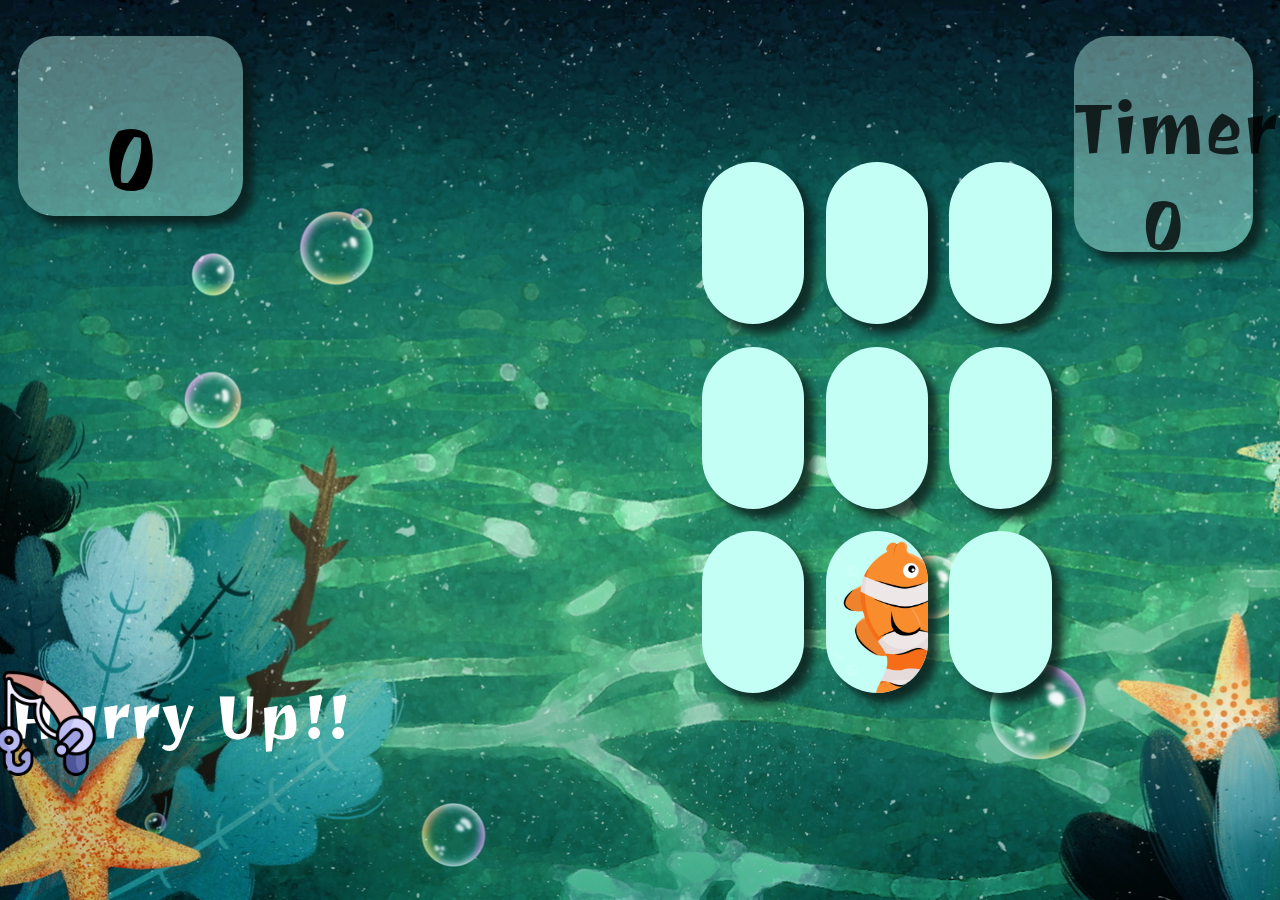
==== game.html @ 91bb982a "first" ====
<!DOCTYPE html>
<html lang="en">
<head>
    <meta charset="UTF-8">
    <meta name="viewport" content="width=device-width, initial-scale=1.0">
    <title>Game</title>
    <link rel="icon" type="image/x-icon" href="./assets/favicon.png">
    <link rel="stylesheet" href="style.css">
</head>
<body>
    <div class="bubbles-container">
        <div class="bubble"></div>
        <div class="bubble"></div>
        <div class="bubble"></div>
        <div class="bubble"></div>
        <div class="bubble"></div>
        <div class="bubble"></div>
        <div class="bubble"></div>
        <div class="bubble"></div>
        <div class="bubble"></div>
    </div>
    <div id="score-board">
        <span id="sb">0</span>
    </div>

    
    <!-- timer -->
    <div class="timer">
        <span>Timer</span><br>
        <span id="timer">0</span>
    </div>

    <!-- restart button -->
    <div class=" button" id="restart"><span class="text">Restart</span></div>
    
    <div class="cursor">
        <img src="./assets/Rod.png" alt="">
    </div>
    
    <span class="gnametext ">
        Hurry Up!!<br>
        <span class ="gnametext"id="ns"></span>
    </span>
    <script src="./game.js"></script>
    
</body>
</html>
---- style.css ----
@import url('https://fonts.googleapis.com/css2?family=Joti+One&display=swap');
*{
    margin: 0;
    padding: 0;
    font-family: 'Joti One', serif;
    box-sizing: border-box;     
}

body{
    background-image: url("assets/newbg.png");
    background-repeat: no-repeat;
    background-attachment: fixed;
    background-size: cover;
    overflow: hidden;
}

#heading{
    font-size: 20vh;
    text-align: center;
    color: rgb(224 255 250);
}

#indexfish{
    height: 40vh;
    margin-left: 80vh;
    margin-top: 1vh;
}   

.button {
    background-image: linear-gradient(turquoise,rgba(0, 255, 255, 0.038));
    height: 12vh;
    width: 28vh;
    color: white;
    border-radius: 4vh;
    text-align: center;
    font-size: 8vh;
    margin-left: 87vh;
    margin-top: 10vh;
    box-shadow: 7px 7px grey;
    opacity: 90%;
    transition: margin-top 0.5 ease;
    
    
}
.button:hover{
    background-color:rgb(29, 164, 146);
    transition-duration: 0.5s;
    cursor: pointer;
    
}
.button:not(:hover){
    transition-duration: 0.5s;
}
.button:active{
    transform: translateX(8.5px);
}


.p2p3head{
    color: rgb(224 255 250);
    font-size: 20vh;
    text-align: center;
}

.instrtext{
    color: rgb(255, 248, 248);
    font-size: 5.4vh;
    margin-left: 7vh;
    margin-right: 7vh;
}

.next{
    margin-top: 1vh;
    
}

.txtdiv{
    background-color: rgba(255, 255, 255, 0.305);
    border-radius: 2vh;
    margin-left: 10vh;
    margin-right: 10vh;
}
.label{
    font-size: xx-large;
    margin-left: 8vh;
}

.entername{
    font-size: xx-large;
    opacity: 50%;
    height: 9.5vh;
    width: 197vh;
    border-radius: 2vh;
}

.enterGname{
    font-size: xx-large;
    opacity: 50%;
    height: 9.5vh;
    width: 197vh;
    border-radius: 2vh;
}

.enterage{
    font-size: xx-large;
    opacity: 50%;
    height: 9.5vh;
    width: 197vh;
    border-radius: 2vh;
}

.play{
    margin-top: 2vh;
    
}

.bubbles-container {
    display: grid;
    grid-template-columns: repeat(3,1fr);
    width: 29vw;
    height: 32vh;
    grid-row-gap: 2.5vh;
    margin-top: 18vh;
    margin-left: 78vh;
}

.bubble{
    background-color: rgb(196, 255, 245);
    height: 18vh;
    width: 8vw;
    border-radius: 20vh;
    box-shadow: 10px 10px 8px #0b1515c2;
    overflow: hidden;
}

.timer{
    background-color: rgba(196, 255, 245, 0.408);
    height: 24vh;
    width: 14vw;
    float: right;
    margin-right: 3vh;
    margin-top: -46vh;
    border-radius: 4vh;
    text-align: center;
    font-size: 8vh;
    box-shadow: 10px 10px 8px #0b1515c2;
    padding-top: 5vh;
    color: #000000c7;
}

#restart {
    margin-left: 180.5vh;
    height: 15vh;
    width: 33vh;
    padding-top: 2.4vh;
    z-index:0;
}

.fish{
    height: 22vh;
    position: relative;
    left: 8.5vh;
    bottom: 1vh;
    z-index: 2;
    transform: translateX(-50%);
    animation: appear 0.6s linear;
    pointer-events: none;
}

@keyframes appear {
    from{
        bottom: -90px;
    }
    to{
    bottom: 0;
}
}

.cursor img{
    position: absolute;
    height: 105px;
    overflow: hidden;
    z-index: 2;
    transform: translate(-7px, -4px);
    pointer-events: none;
    
}

.container{
    background-color: rgba(197, 247, 239, 0.408);
    height: 40vh;
    width: 80vh;
    margin-left: 69vh;
    margin-top: 10px;
    border-radius: 7vh;
    box-shadow: 10px 10px 8px #0b1515c2;
    color: white;
    text-align: center;
    font-size: 12vh;
    display: grid;
    align-items: center;
    grid-template-columns: repeat(2,1fr)
    
}

.item{
    margin-left: 8vh;
    margin-bottom: 3vh;
}

#again {
    font-size: 5vh;
    display: flex;
    align-items: center;
    margin-left: 653px;
    margin-top: -3px;
}

/* popup */
#credits{
    background-color: rgba(196, 255, 245, 0.408);
    height: 10vh;
    width: 10vh;
    margin-left: 120vh;
    margin-top: -10vh;
    border-radius: 50vh;
    text-align: center;
    font-size: xx-large;
    box-shadow: 10px 10px 8px #0b1515c2;
}
#hover {
    background-color: #9ee8e3b8;
    height: 25vh;
    width: 70vh;
    position: absolute;
    bottom: 20vh;
    text-align: center;
    margin-top: -21vh;
    left: 129vh;
    border-radius: 5vh;
    font-size: 3vh;
}
#score-board{
    height: 20vh;
    width: 25vh;
    background-color: white;
    position: absolute;
    top: 4vh;
    left: 2vh;
    border-radius: 4vh;
    text-align: center;
    font-size: 10vh;
    padding-top: 7vh;
    background-color: rgba(196, 255, 245, 0.408);
    box-shadow: 10px 10px 8px #0b1515c2;

}


.nametext{
    color: white;
    font-size: 10vh;
     text-align: center;
}

.gnametext{
    color: white;
    font-size: 7vh;
    padding: 1vh;

}
/* index Page */
/* @media (max-width:1200px){
    body{
        overflow: scroll;
    }
    #indexfish{
        height: 35vh;
        margin-left: 70vh;
    }
    .start-btn{
        margin-left: 70vh;
    }
    #credits{
        margin-left: 105vh;
    }
    
}
@media (max-width:1100px){
    #indexfish{
        height: 35vh;
        margin-left: 60vh;
        margin-top: 5vh;
    }
    .start-btn{
        margin-left: 60vh;
    }
    #credits{
        margin-left: 95vh;
    }
    
}
@media (max-width:950px){
    #indexfish{
        height: 31vh;
        margin-left: 55vh;
        margin-top: 4vh;
    }
    .start-btn{
        margin-left: 55vh;
    }
    #credits{
        margin-left: 90vh;
    }
    
}

@media (max-width:875px){
    #heading{
        font-size: 16vh;
        margin-top: 8vh;
    }
    #indexfish{
        height: 31vh;
        margin-left: 48vh;
        margin-top: 8vh;
    }
    .start-btn{
        margin-left: 48vh;
    }
    #credits{
        margin-left: 82vh;
    }
    
}

@media (max-width:700px){
    #heading{
        font-size: 12vh;
        margin-top: 8vh;
    }
    #indexfish{
        height: 27vh;
        margin-left: 40vh;
        margin-top: 6vh;
    }
    .start-btn{
        margin-left:40vh;
    }
    #credits{
        margin-left: 74vh;
    }
    
}
@media (max-width:620px){
    #heading{
        font-size: 12vh;
        margin-top: 5vh;
    }
    #indexfish{
        height: 27vh;
        margin-left: 28vh;
        margin-top: 8vh;
    }
    .start-btn{
        margin-left:30vh;
    }
    #credits{
        margin-left: 64vh;
    }
    
}
@media (max-width:520px){
    #heading{
        font-size: 12vh;
        margin-top: 5vh;
    }
    #indexfish{
        height: 27vh;
        margin-left: 28vh;
        margin-top: 8vh;
    }
    .start-btn{
        margin-left:20vh;
    }
    #credits{
        margin-left: 55vh;
    }
    
}
@media (max-width:410px){
    #heading{
        font-size: 10vh;
        margin-top: 5vh;
    }
    #indexfish{
        height: 27vh;
        margin-left: 18vh;
        margin-top: 8vh;
    }
    .start-btn{
        margin-left: 15vh;
    }
    #credits{
        margin-left: 45vh;
    }
    
}
@media (max-width:350px){
    #heading{
        font-size: 8vh;
        margin-top: 5vh;
    }
    #indexfish{
        height: 27vh;
        margin-left: 10vh;
        margin-top: 8vh;
    }
    .start-btn{
        margin-left: 4vh;
    }
    #credits{
        margin-left: 36vh;
    }
    
}

/* Instructions Page */
/* @media (max-width:1250px){
    #next{
        margin-left: 84vh;
    }
    
}
@media (max-width:1000px){
    #next{
        margin-left: 60vh;
    }
    
}
@media (max-width: 830px){
    .p2p3head{
        font-size: 15vh;
    }
    #next{
        margin-left: 40vh;
    }
    
}
@media (max-width: 680px){
    #next{
        margin-left: 38vh;
    }
    
}

@media (max-width: 600px){
    .p2p3head{
        font-size: 12vh;
    }
    #next{
        margin-left: 30vh;
    }
    
}
@media (max-width: 470px){
    .p2p3head{
        font-size: 9vh;
    }
    #next{
        margin-left: 20vh;
    }
}
@media (max-width: 350px){
    .p2p3head{
        font-size: 7vh;
    }
    .instrtext{
        font-size: 4.4vh;
    }
    #next{
        margin-left: 14vh;
    }
}

@media (max-width:1300px){
    .forwidth{
        width: 182vh;
    }
}
@media (max-width:1200px){
    .forwidth{
        width: 164vh;
    }
}
@media(max-width:1100px){
    .forwidth{
        width: 151vh;
    }
    #play{
     margin-left: 74vh;   
    }
}
@media(max-width:1000px){
    .forwidth{
        width: 135vh;
    }
    #play{
     margin-left: 64vh;   
    }
}
@media(max-width:1100px){
    .forwidth{
        width: 131vh;
    }
    #play{
     margin-left: 74vh;   
    }
}
@media(max-width:900px){
    .p2p3head{
        font-size: 10vh;
        margin-top: 6vh;
    }
    .forwidth{
        width: 116vh;
    }
    #play{
     margin-left: 52vh;   
    }
}
@media(max-width:900px){
    .forwidth{
        width: 100vh;
    }
}
@media(max-width:800px){
    .forwidth{
        width: 89vh;
    }
}
@media(max-width:700px){
    .forwidth{
        width: 73vh;
    }
    #play{
        margin-left: 33vh;   
    }
}
@media(max-width:600px){
    .forwidth{
        width: 58vh;
    }
    #play{
        margin-left: 24vh;   
    }
}
@media(max-width:600px){
    .forwidth{
        width: 58vh;
    }
    #play{
        margin-left: 24vh;   
    }
}
@media(max-width:500px){
    .p2p3head{
        font-size: 5vh;
        
    }.forwidth{
        width: 41vh;
    }
    #play{
        margin-left: 17vh;   
    }
} */
/* Game */
/* @media (max-width:1200px){
    .bubble{
        width: 10vw;
    }
    .bubbles-container{
        margin-left: 68vh;
        gap: 2vh;
    }
    #restart{
        margin-left: 135vh;
    }
}

@media (max-width:1050px){
    .bubble{
        width: 11vw;
    }
    .timer{
        font-size: 6vh;
    }
    .bubbles-container{
        margin-left: 48vh;
        gap: 2vh;
    }
    #restart{
        margin-left: 119vh;
    }
}
@media (max-width:970px){
    .bubble{
        width: 12vw;
    }
    .timer{
        font-size: 6vh;
    }
    .bubbles-container{
        margin-left: 38vh;
        gap: 2vh;
    }
    #restart{
        margin-left: 104vh;

    }
}
@media (max-width:900px){
    .bubble{
        width: 13vw;
    }
    .timer{
        font-size: 6vh;
    }
    .bubbles-container{
        margin-left: 38vh;
        gap: 2vh;
    }
    #restart{
        margin-left: 104vh;

    }
}
@media (max-width:850px){
    .bubble{
        width: 13.5vw;
    }
    .timer{
        font-size: 6vh;
    }
    .bubbles-container{
        margin-left: 33vh;
        gap: 2vh;
    }
    #restart{
        margin-left: 90vh;

    }
}
@media (max-width:790px){
    .bubble{
        width: 14.4vw;
    }
    #score-board{
        height: 15vh;
        width: 20vh;
        padding-top: 4vh;
    }
    .timer{
        font-size: 4.7vh;
    }
    .bubbles-container{
        margin-left: 30vh;
        gap: 2vh;
    }
    #restart{
        margin-left: 90vh;
        position: absolute;
        top: 68vh;
        right: 40vh;
    }
    .gnametext{
        font-size: 4vh;
    }
}
@media (max-width:790px){
    .bubble{
        width: 14.4vw;
    }
    #score-board{
        height: 15vh;
        width: 20vh;
        padding-top: 4vh;
    }
    .timer{
        font-size: 4.7vh;
    }
    .bubbles-container{
        margin-left: 30vh;
        gap: 2vh;
    }
    #restart{
        margin-left: 90vh;
        position: absolute;
        top: 68vh;
        right: 40vh;
    }
    .gnametext{
        font-size: 4vh;
    }
}
@media (max-width:650px){
    .bubble{
        width: 16.4vw;
    }
    #score-board{
        height: 10vh;
        width: 15vh;
        padding-bottom: 4vh;
    }
    .timer{
        font-size: 4vh;
    }
    .bubbles-container{
        margin-left: 20vh;
        gap: 2vh;
    }
    #restart{
        margin-left: 90vh;
        position: absolute;
        top: 68vh;
        right: 30vh;
    }
    .gnametext{
        font-size: 3vh;
    }
}
@media(max-width:580px){
    .bubble{
        width: 22vw;
    }
    #score-board{
        height: 5vh;
        width: 10vh;
        padding-bottom: 10vh;
    }
    .timer{
        font-size: 4vh;
        height: 10vh;
        padding-top: 2vh;
    }
    .bubbles-container{
        margin-left: 12vh;
        gap: 2vh;
    }
    #restart{
        position: absolute;
        top: 68vh;
        right: 22vh;
    }
    .gnametext{
        display: none;
    }
    
}
@media(max-width:500px){
    .bubble{
        width: 22vw;
    }
    #score-board{
        height: 2vh;
        width: 7vh;
        padding-bottom: 12vh;
    }
    .timer{
        font-size: 4vh;
        height: 10vh;
        padding-top: 2vh;
    }
    .bubbles-container{
        margin-left: 10vh;
        gap: 2vh;
    }
    #restart{
        position: absolute;
        top: 68vh;
        right: 16vh;
    }
    .gnametext{
        display: none;
    }
    
}
@media(max-width:400px){
    .bubble{
        width: 25vw;
    }
    #score-board{
        height: 1vh;
        width: 7vh;
        padding-top: vh;
    }
    .timer{
        font-size: 4vh;
        height: 10vh;
        padding-top: 2vh;
    }
    .bubbles-container{
        margin-left: 6vh;
        gap: 2vh;
    }
    #restart{
        position: absolute;
        top: 68vh;
        right: 12.5vh;
    }
    .gnametext{
        display: none;
    }
} */
/* Game Over */
/* @media(max-width:1150px){
    .container{
        margin-left: 50vh;
    }
    #again{
        margin-left: 74vh;
    }
}
@media (max-width:1000px){
    .container{
        margin-left: 34vh;
    }
    #again{
        margin-left: 60vh;
    }
}
@media (max-width:900px){
    .gameover{
        font-size: 10vh;
    }
    .container{
        margin-left: 25vh;
    }
    #again{
        margin-left: 47vh;
    }
}
@media (max-width:750px){
    .gameover{
        font-size: 10vh;
    }
    .container{
        margin-left: 15vh;
    }
    #again{
        margin-left: 37vh;
    }
}
@media (max-width:600px){
    .gameover{
        font-size: 10vh;
    }
    .container{
        margin-left: 2vh;
    }
    #again{
        margin-left: 27vh;
    }
}
@media (max-width:500px){
    .gameover{
        font-size: 10vh;
    }
    .container{
        height: 38vh;
        width: 93vw;
    }
    #again{
        margin-left: 21vh;
    }
}
@media (max-width:400px){
    .gameover{
        font-size: 10vh;
    }
    .container{
        height: 38vh;
        width: 100vw;
        font-size: 8vh;
    }
    #again{
        margin-left: 12vh;
    }
} */ 
/* 
@media (max-width:800px){
    body{
        overflow: scroll;
    }
    #heading{
        font-size: 27vh;
        margin-left: -14vh;
    }
    #indexfish{
        position: relative;
        top: -72vh;
        left: -6vh;
    }
    #start{
        position: relative;
        top: -38vh;
        left: -47vh;
    }
    #credits{
        position: relative;
        top: -38vh;
        left: -42vh;
    }
    .p2p3head{
        font-size: 15vh;
        margin-left: 13vh;
    }
    .instrtext{
        margin-left: 30vh;
        font-size: 5vh;
    }
    #next{
        margin-right: 10vh;
    }

} */

@media(max-width:1024px){
    .container{
        margin-left: 41vh;
    }
    #again{
        margin-left: 69vh;
    }
    .bubbles-container{    
        margin-left: 84vh;
        gap: 1vh;
    }
    .bubble{
        width: 11vw;
    }
    .timer{
    margin-right: -41vh;
    margin-top: -44vh;
    padding-top: 3vh;
    }
    #restart{
        margin-left: 167.5;
    }
    #indexfish{
        margin-left: 62vh;
    }
    #start{
        margin-left: 61vh;
    }
    #credits{
        margin-left: 93vh;
    }
    .forwidth{
        width: 145vh;
    }
}

@media(max-width:768px){
    
    body{
        overflow: scroll;
    }.container{
        margin-left: 22vh;
    }
    #again{
        margin-left: 50vh;
    }
    .bubbles-container{    
        margin-left: 75vh;
        margin-top: 50vh;
        gap: 2vh;
    }
    .bubble{
        width: 11vw;
    }
    .timer{
        margin-right: -77vh;
    margin-top: -45vh;
    padding-top: 2vh;
    font-size: 6vh;
}
#restart{
    margin-left: 160.5vh;
}
#indexfish{
    margin-left: 62vh;
}
#start{
    margin-left: 61vh;
}
#credits{
    margin-left: 93vh;
}
.forwidth{
    width: 104vh;
}
}

@media(max-width:450px){
    
    body{
        overflow: scroll;
    }.container{
        margin-left: 22vh;
    }
    #again{
        margin-left: 50vh;
    }
    .bubbles-container{    
        margin-left: 61vh;
    margin-top: 57vh;
    gap: 2vh;
    }
    .bubble{
        width: 27vw;
    }
    .timer{
    margin-right: -77vh; 
    /* margin-top: -64vh; */
    padding-top: 2vh;
    font-size: 7vh;
    /* height: 31vh; */
    width: 30vw;
    position: relative;
    top: -30vh;
    left: 38vh;
    }
    #score-board{
        height: 27vh;
    }
    #restart{
        margin-left: 70.5vh;
        margin-top: 45vh;
    }
    #heading{
        font-size: 12vh;
    }
    #indexfish{
        margin-left: 12vh;
    }
    .instrtext{
        font-size: 5vh;
        position: relative;
        left: 10vh ;
    }
    #next{
        margin-left: 20vh;
    }
    #start{
        margin-left: 14vh;
    }
    #credits{
        margin-left: 43vh;
    }
    .forwidth{
        width: 49vh;
    }
    .p2p3head{
        font-size: 15vh;
        /* margin-left: 25vh; */
    }
    .txtdiv{
        margin-left: 19vh;
    }
    #play{
        margin-left: 21vh;
    }
}
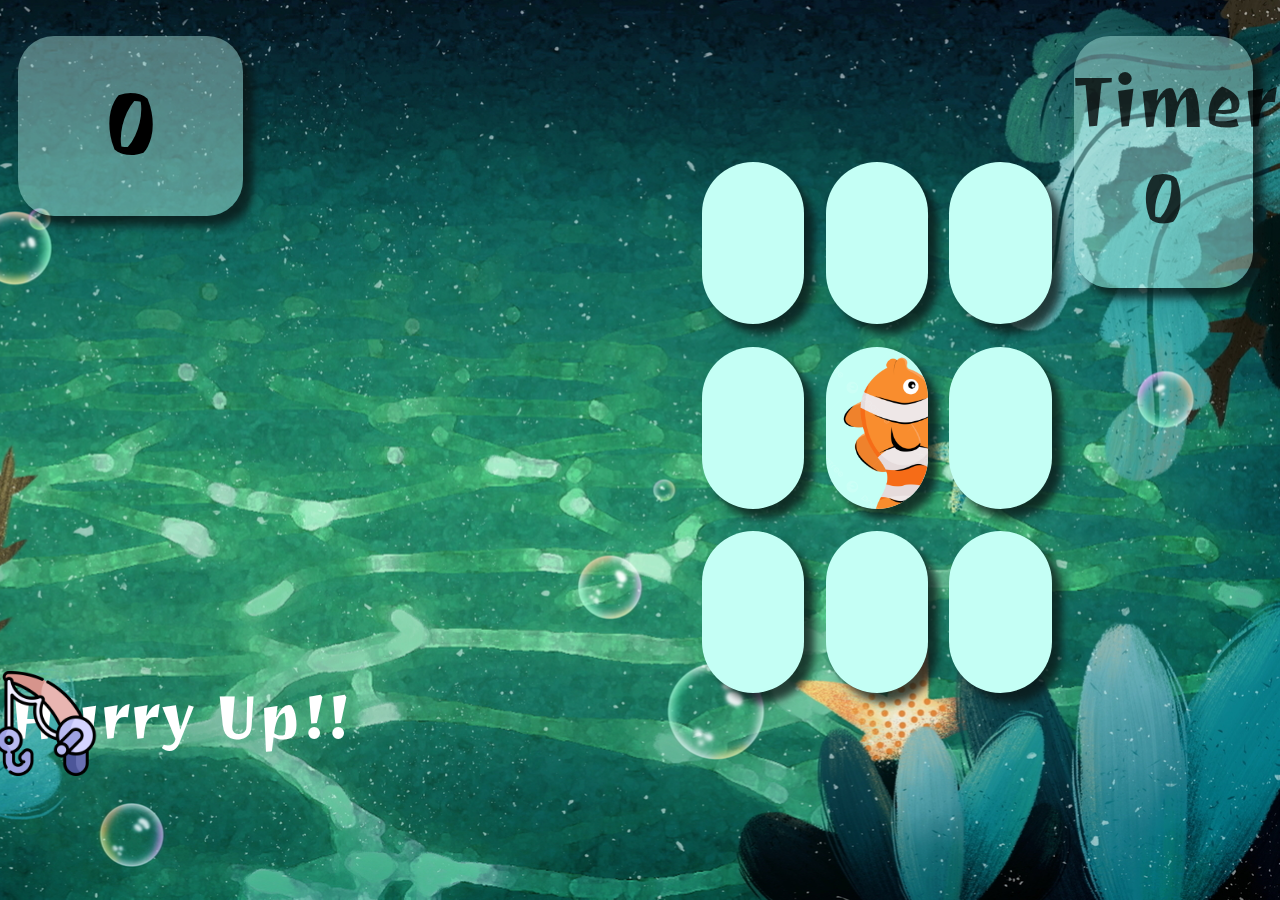
==== commit 469f7feb: "second" ====
--- a/game.html
+++ b/game.html
@@ -33,8 +33,9 @@
     <!-- restart button -->
     <div class=" button" id="restart"><span class="text">Restart</span></div>
     
+    <!-- cursor -->
     <div class="cursor">
-        <img src="./assets/Rod.png" alt="">
+        <img src="./assets/Rod.png" id="rod">
     </div>
     
     <span class="gnametext ">
--- a/style.css
+++ b/style.css
@@ -11,7 +11,9 @@
     background-repeat: no-repeat;
     background-attachment: fixed;
     background-size: cover;
+    /* cursor: url("./assets/Rod.png") 3 4,auto; */
     overflow: hidden;
+    background-position: right;
 }
 
 #heading{
@@ -135,7 +137,7 @@
 
 .timer{
     background-color: rgba(196, 255, 245, 0.408);
-    height: 24vh;
+    height: 28vh;
     width: 14vw;
     float: right;
     margin-right: 3vh;
@@ -144,7 +146,7 @@
     text-align: center;
     font-size: 8vh;
     box-shadow: 10px 10px 8px #0b1515c2;
-    padding-top: 5vh;
+    padding-top: 2vh;
     color: #000000c7;
 }
 
@@ -239,6 +241,7 @@
     left: 129vh;
     border-radius: 5vh;
     font-size: 3vh;
+    padding-top: 3.5vh;
 }
 #score-board{
     height: 20vh;
@@ -250,7 +253,7 @@
     border-radius: 4vh;
     text-align: center;
     font-size: 10vh;
-    padding-top: 7vh;
+    padding-top: 3vh;
     background-color: rgba(196, 255, 245, 0.408);
     box-shadow: 10px 10px 8px #0b1515c2;
 
@@ -269,661 +272,6 @@
     padding: 1vh;
 
 }
-/* index Page */
-/* @media (max-width:1200px){
-    body{
-        overflow: scroll;
-    }
-    #indexfish{
-        height: 35vh;
-        margin-left: 70vh;
-    }
-    .start-btn{
-        margin-left: 70vh;
-    }
-    #credits{
-        margin-left: 105vh;
-    }
-    
-}
-@media (max-width:1100px){
-    #indexfish{
-        height: 35vh;
-        margin-left: 60vh;
-        margin-top: 5vh;
-    }
-    .start-btn{
-        margin-left: 60vh;
-    }
-    #credits{
-        margin-left: 95vh;
-    }
-    
-}
-@media (max-width:950px){
-    #indexfish{
-        height: 31vh;
-        margin-left: 55vh;
-        margin-top: 4vh;
-    }
-    .start-btn{
-        margin-left: 55vh;
-    }
-    #credits{
-        margin-left: 90vh;
-    }
-    
-}
-
-@media (max-width:875px){
-    #heading{
-        font-size: 16vh;
-        margin-top: 8vh;
-    }
-    #indexfish{
-        height: 31vh;
-        margin-left: 48vh;
-        margin-top: 8vh;
-    }
-    .start-btn{
-        margin-left: 48vh;
-    }
-    #credits{
-        margin-left: 82vh;
-    }
-    
-}
-
-@media (max-width:700px){
-    #heading{
-        font-size: 12vh;
-        margin-top: 8vh;
-    }
-    #indexfish{
-        height: 27vh;
-        margin-left: 40vh;
-        margin-top: 6vh;
-    }
-    .start-btn{
-        margin-left:40vh;
-    }
-    #credits{
-        margin-left: 74vh;
-    }
-    
-}
-@media (max-width:620px){
-    #heading{
-        font-size: 12vh;
-        margin-top: 5vh;
-    }
-    #indexfish{
-        height: 27vh;
-        margin-left: 28vh;
-        margin-top: 8vh;
-    }
-    .start-btn{
-        margin-left:30vh;
-    }
-    #credits{
-        margin-left: 64vh;
-    }
-    
-}
-@media (max-width:520px){
-    #heading{
-        font-size: 12vh;
-        margin-top: 5vh;
-    }
-    #indexfish{
-        height: 27vh;
-        margin-left: 28vh;
-        margin-top: 8vh;
-    }
-    .start-btn{
-        margin-left:20vh;
-    }
-    #credits{
-        margin-left: 55vh;
-    }
-    
-}
-@media (max-width:410px){
-    #heading{
-        font-size: 10vh;
-        margin-top: 5vh;
-    }
-    #indexfish{
-        height: 27vh;
-        margin-left: 18vh;
-        margin-top: 8vh;
-    }
-    .start-btn{
-        margin-left: 15vh;
-    }
-    #credits{
-        margin-left: 45vh;
-    }
-    
-}
-@media (max-width:350px){
-    #heading{
-        font-size: 8vh;
-        margin-top: 5vh;
-    }
-    #indexfish{
-        height: 27vh;
-        margin-left: 10vh;
-        margin-top: 8vh;
-    }
-    .start-btn{
-        margin-left: 4vh;
-    }
-    #credits{
-        margin-left: 36vh;
-    }
-    
-}
-
-/* Instructions Page */
-/* @media (max-width:1250px){
-    #next{
-        margin-left: 84vh;
-    }
-    
-}
-@media (max-width:1000px){
-    #next{
-        margin-left: 60vh;
-    }
-    
-}
-@media (max-width: 830px){
-    .p2p3head{
-        font-size: 15vh;
-    }
-    #next{
-        margin-left: 40vh;
-    }
-    
-}
-@media (max-width: 680px){
-    #next{
-        margin-left: 38vh;
-    }
-    
-}
-
-@media (max-width: 600px){
-    .p2p3head{
-        font-size: 12vh;
-    }
-    #next{
-        margin-left: 30vh;
-    }
-    
-}
-@media (max-width: 470px){
-    .p2p3head{
-        font-size: 9vh;
-    }
-    #next{
-        margin-left: 20vh;
-    }
-}
-@media (max-width: 350px){
-    .p2p3head{
-        font-size: 7vh;
-    }
-    .instrtext{
-        font-size: 4.4vh;
-    }
-    #next{
-        margin-left: 14vh;
-    }
-}
-
-@media (max-width:1300px){
-    .forwidth{
-        width: 182vh;
-    }
-}
-@media (max-width:1200px){
-    .forwidth{
-        width: 164vh;
-    }
-}
-@media(max-width:1100px){
-    .forwidth{
-        width: 151vh;
-    }
-    #play{
-     margin-left: 74vh;   
-    }
-}
-@media(max-width:1000px){
-    .forwidth{
-        width: 135vh;
-    }
-    #play{
-     margin-left: 64vh;   
-    }
-}
-@media(max-width:1100px){
-    .forwidth{
-        width: 131vh;
-    }
-    #play{
-     margin-left: 74vh;   
-    }
-}
-@media(max-width:900px){
-    .p2p3head{
-        font-size: 10vh;
-        margin-top: 6vh;
-    }
-    .forwidth{
-        width: 116vh;
-    }
-    #play{
-     margin-left: 52vh;   
-    }
-}
-@media(max-width:900px){
-    .forwidth{
-        width: 100vh;
-    }
-}
-@media(max-width:800px){
-    .forwidth{
-        width: 89vh;
-    }
-}
-@media(max-width:700px){
-    .forwidth{
-        width: 73vh;
-    }
-    #play{
-        margin-left: 33vh;   
-    }
-}
-@media(max-width:600px){
-    .forwidth{
-        width: 58vh;
-    }
-    #play{
-        margin-left: 24vh;   
-    }
-}
-@media(max-width:600px){
-    .forwidth{
-        width: 58vh;
-    }
-    #play{
-        margin-left: 24vh;   
-    }
-}
-@media(max-width:500px){
-    .p2p3head{
-        font-size: 5vh;
-        
-    }.forwidth{
-        width: 41vh;
-    }
-    #play{
-        margin-left: 17vh;   
-    }
-} */
-/* Game */
-/* @media (max-width:1200px){
-    .bubble{
-        width: 10vw;
-    }
-    .bubbles-container{
-        margin-left: 68vh;
-        gap: 2vh;
-    }
-    #restart{
-        margin-left: 135vh;
-    }
-}
-
-@media (max-width:1050px){
-    .bubble{
-        width: 11vw;
-    }
-    .timer{
-        font-size: 6vh;
-    }
-    .bubbles-container{
-        margin-left: 48vh;
-        gap: 2vh;
-    }
-    #restart{
-        margin-left: 119vh;
-    }
-}
-@media (max-width:970px){
-    .bubble{
-        width: 12vw;
-    }
-    .timer{
-        font-size: 6vh;
-    }
-    .bubbles-container{
-        margin-left: 38vh;
-        gap: 2vh;
-    }
-    #restart{
-        margin-left: 104vh;
-
-    }
-}
-@media (max-width:900px){
-    .bubble{
-        width: 13vw;
-    }
-    .timer{
-        font-size: 6vh;
-    }
-    .bubbles-container{
-        margin-left: 38vh;
-        gap: 2vh;
-    }
-    #restart{
-        margin-left: 104vh;
-
-    }
-}
-@media (max-width:850px){
-    .bubble{
-        width: 13.5vw;
-    }
-    .timer{
-        font-size: 6vh;
-    }
-    .bubbles-container{
-        margin-left: 33vh;
-        gap: 2vh;
-    }
-    #restart{
-        margin-left: 90vh;
-
-    }
-}
-@media (max-width:790px){
-    .bubble{
-        width: 14.4vw;
-    }
-    #score-board{
-        height: 15vh;
-        width: 20vh;
-        padding-top: 4vh;
-    }
-    .timer{
-        font-size: 4.7vh;
-    }
-    .bubbles-container{
-        margin-left: 30vh;
-        gap: 2vh;
-    }
-    #restart{
-        margin-left: 90vh;
-        position: absolute;
-        top: 68vh;
-        right: 40vh;
-    }
-    .gnametext{
-        font-size: 4vh;
-    }
-}
-@media (max-width:790px){
-    .bubble{
-        width: 14.4vw;
-    }
-    #score-board{
-        height: 15vh;
-        width: 20vh;
-        padding-top: 4vh;
-    }
-    .timer{
-        font-size: 4.7vh;
-    }
-    .bubbles-container{
-        margin-left: 30vh;
-        gap: 2vh;
-    }
-    #restart{
-        margin-left: 90vh;
-        position: absolute;
-        top: 68vh;
-        right: 40vh;
-    }
-    .gnametext{
-        font-size: 4vh;
-    }
-}
-@media (max-width:650px){
-    .bubble{
-        width: 16.4vw;
-    }
-    #score-board{
-        height: 10vh;
-        width: 15vh;
-        padding-bottom: 4vh;
-    }
-    .timer{
-        font-size: 4vh;
-    }
-    .bubbles-container{
-        margin-left: 20vh;
-        gap: 2vh;
-    }
-    #restart{
-        margin-left: 90vh;
-        position: absolute;
-        top: 68vh;
-        right: 30vh;
-    }
-    .gnametext{
-        font-size: 3vh;
-    }
-}
-@media(max-width:580px){
-    .bubble{
-        width: 22vw;
-    }
-    #score-board{
-        height: 5vh;
-        width: 10vh;
-        padding-bottom: 10vh;
-    }
-    .timer{
-        font-size: 4vh;
-        height: 10vh;
-        padding-top: 2vh;
-    }
-    .bubbles-container{
-        margin-left: 12vh;
-        gap: 2vh;
-    }
-    #restart{
-        position: absolute;
-        top: 68vh;
-        right: 22vh;
-    }
-    .gnametext{
-        display: none;
-    }
-    
-}
-@media(max-width:500px){
-    .bubble{
-        width: 22vw;
-    }
-    #score-board{
-        height: 2vh;
-        width: 7vh;
-        padding-bottom: 12vh;
-    }
-    .timer{
-        font-size: 4vh;
-        height: 10vh;
-        padding-top: 2vh;
-    }
-    .bubbles-container{
-        margin-left: 10vh;
-        gap: 2vh;
-    }
-    #restart{
-        position: absolute;
-        top: 68vh;
-        right: 16vh;
-    }
-    .gnametext{
-        display: none;
-    }
-    
-}
-@media(max-width:400px){
-    .bubble{
-        width: 25vw;
-    }
-    #score-board{
-        height: 1vh;
-        width: 7vh;
-        padding-top: vh;
-    }
-    .timer{
-        font-size: 4vh;
-        height: 10vh;
-        padding-top: 2vh;
-    }
-    .bubbles-container{
-        margin-left: 6vh;
-        gap: 2vh;
-    }
-    #restart{
-        position: absolute;
-        top: 68vh;
-        right: 12.5vh;
-    }
-    .gnametext{
-        display: none;
-    }
-} */
-/* Game Over */
-/* @media(max-width:1150px){
-    .container{
-        margin-left: 50vh;
-    }
-    #again{
-        margin-left: 74vh;
-    }
-}
-@media (max-width:1000px){
-    .container{
-        margin-left: 34vh;
-    }
-    #again{
-        margin-left: 60vh;
-    }
-}
-@media (max-width:900px){
-    .gameover{
-        font-size: 10vh;
-    }
-    .container{
-        margin-left: 25vh;
-    }
-    #again{
-        margin-left: 47vh;
-    }
-}
-@media (max-width:750px){
-    .gameover{
-        font-size: 10vh;
-    }
-    .container{
-        margin-left: 15vh;
-    }
-    #again{
-        margin-left: 37vh;
-    }
-}
-@media (max-width:600px){
-    .gameover{
-        font-size: 10vh;
-    }
-    .container{
-        margin-left: 2vh;
-    }
-    #again{
-        margin-left: 27vh;
-    }
-}
-@media (max-width:500px){
-    .gameover{
-        font-size: 10vh;
-    }
-    .container{
-        height: 38vh;
-        width: 93vw;
-    }
-    #again{
-        margin-left: 21vh;
-    }
-}
-@media (max-width:400px){
-    .gameover{
-        font-size: 10vh;
-    }
-    .container{
-        height: 38vh;
-        width: 100vw;
-        font-size: 8vh;
-    }
-    #again{
-        margin-left: 12vh;
-    }
-} */ 
-/* 
-@media (max-width:800px){
-    body{
-        overflow: scroll;
-    }
-    #heading{
-        font-size: 27vh;
-        margin-left: -14vh;
-    }
-    #indexfish{
-        position: relative;
-        top: -72vh;
-        left: -6vh;
-    }
-    #start{
-        position: relative;
-        top: -38vh;
-        left: -47vh;
-    }
-    #credits{
-        position: relative;
-        top: -38vh;
-        left: -42vh;
-    }
-    .p2p3head{
-        font-size: 15vh;
-        margin-left: 13vh;
-    }
-    .instrtext{
-        margin-left: 30vh;
-        font-size: 5vh;
-    }
-    #next{
-        margin-right: 10vh;
-    }
-
-} */
 
 @media(max-width:1024px){
     .container{
@@ -938,6 +286,9 @@
     }
     .bubble{
         width: 11vw;
+    }
+    #rod{
+        visibility: hidden;
     }
     .timer{
     margin-right: -41vh;
@@ -972,34 +323,44 @@
         margin-left: 50vh;
     }
     .bubbles-container{    
-        margin-left: 75vh;
+        margin-left: 60vh;
         margin-top: 50vh;
         gap: 2vh;
     }
     .bubble{
-        width: 11vw;
+        width: 15vw;
+    }
+    
+    #hover{
+        height: 16vh;
+        width: 49vh;
+        position: absolute;
+        bottom: 0vh;
+        margin-top: -26vh;
+        left: 37vh;
+        overflow: scroll;
     }
     .timer{
-        margin-right: -77vh;
-    margin-top: -45vh;
+        margin-right: -66vh;
+    margin-top: -75vh;
     padding-top: 2vh;
     font-size: 6vh;
-}
-#restart{
-    margin-left: 160.5vh;
-}
-#indexfish{
-    margin-left: 62vh;
-}
-#start{
-    margin-left: 61vh;
-}
-#credits{
-    margin-left: 93vh;
-}
-.forwidth{
-    width: 104vh;
-}
+    }
+    #restart{
+        margin-left: 145.5vh;
+    }
+    #indexfish{
+        margin-left: 36vh;
+    }
+    #start{
+        margin-left: 36vh;
+    }
+    #credits{
+        margin-left: 70vh;
+    }
+    .forwidth{
+        width: 104vh;
+    }
 }
 
 @media(max-width:450px){
@@ -1007,35 +368,37 @@
     body{
         overflow: scroll;
     }.container{
-        margin-left: 22vh;
+        margin-left: 0vh;
     }
     #again{
         margin-left: 50vh;
     }
-    .bubbles-container{    
-        margin-left: 61vh;
-    margin-top: 57vh;
-    gap: 2vh;
-    }
+    .bubbles-container {
+        margin-left: 23vh;
+        margin-top: 40vh;
+        gap: 2vh;
+    }
+    #again{
+    margin-left: 18vh;
+    }
+    
     .bubble{
         width: 27vw;
     }
-    .timer{
-    margin-right: -77vh; 
-    /* margin-top: -64vh; */
-    padding-top: 2vh;
-    font-size: 7vh;
-    /* height: 31vh; */
-    width: 30vw;
-    position: relative;
-    top: -30vh;
-    left: 38vh;
+    .timer {
+        margin-right: -77vh;
+        padding-top: 2vh;
+        font-size: 7vh;
+        width: 35vw;
+        position: relative;
+        top: 8vh;
+        left: -45vh;
     }
     #score-board{
         height: 27vh;
     }
     #restart{
-        margin-left: 70.5vh;
+        margin-left: 45.5vh;
         margin-top: 45vh;
     }
     #heading{
@@ -1045,9 +408,9 @@
         margin-left: 12vh;
     }
     .instrtext{
-        font-size: 5vh;
+        font-size: 4vh;
         position: relative;
-        left: 10vh ;
+        left: 2vh;
     }
     #next{
         margin-left: 20vh;
@@ -1058,17 +421,27 @@
     #credits{
         margin-left: 43vh;
     }
+    #hover{
+        height: 16vh;
+        width: 49vh;
+        position: absolute;
+        bottom: 20vh;
+        margin-top: -26vh;
+        left: 9vh;
+        overflow: scroll;
+    }
     .forwidth{
-        width: 49vh;
+        width: 62vh;
     }
     .p2p3head{
-        font-size: 15vh;
-        /* margin-left: 25vh; */
+        font-size: 8vh;
     }
     .txtdiv{
-        margin-left: 19vh;
+        margin-left: 3vh;
+        margin-right: 3vh;    
     }
     #play{
         margin-left: 21vh;
     }
-}+    
+}
